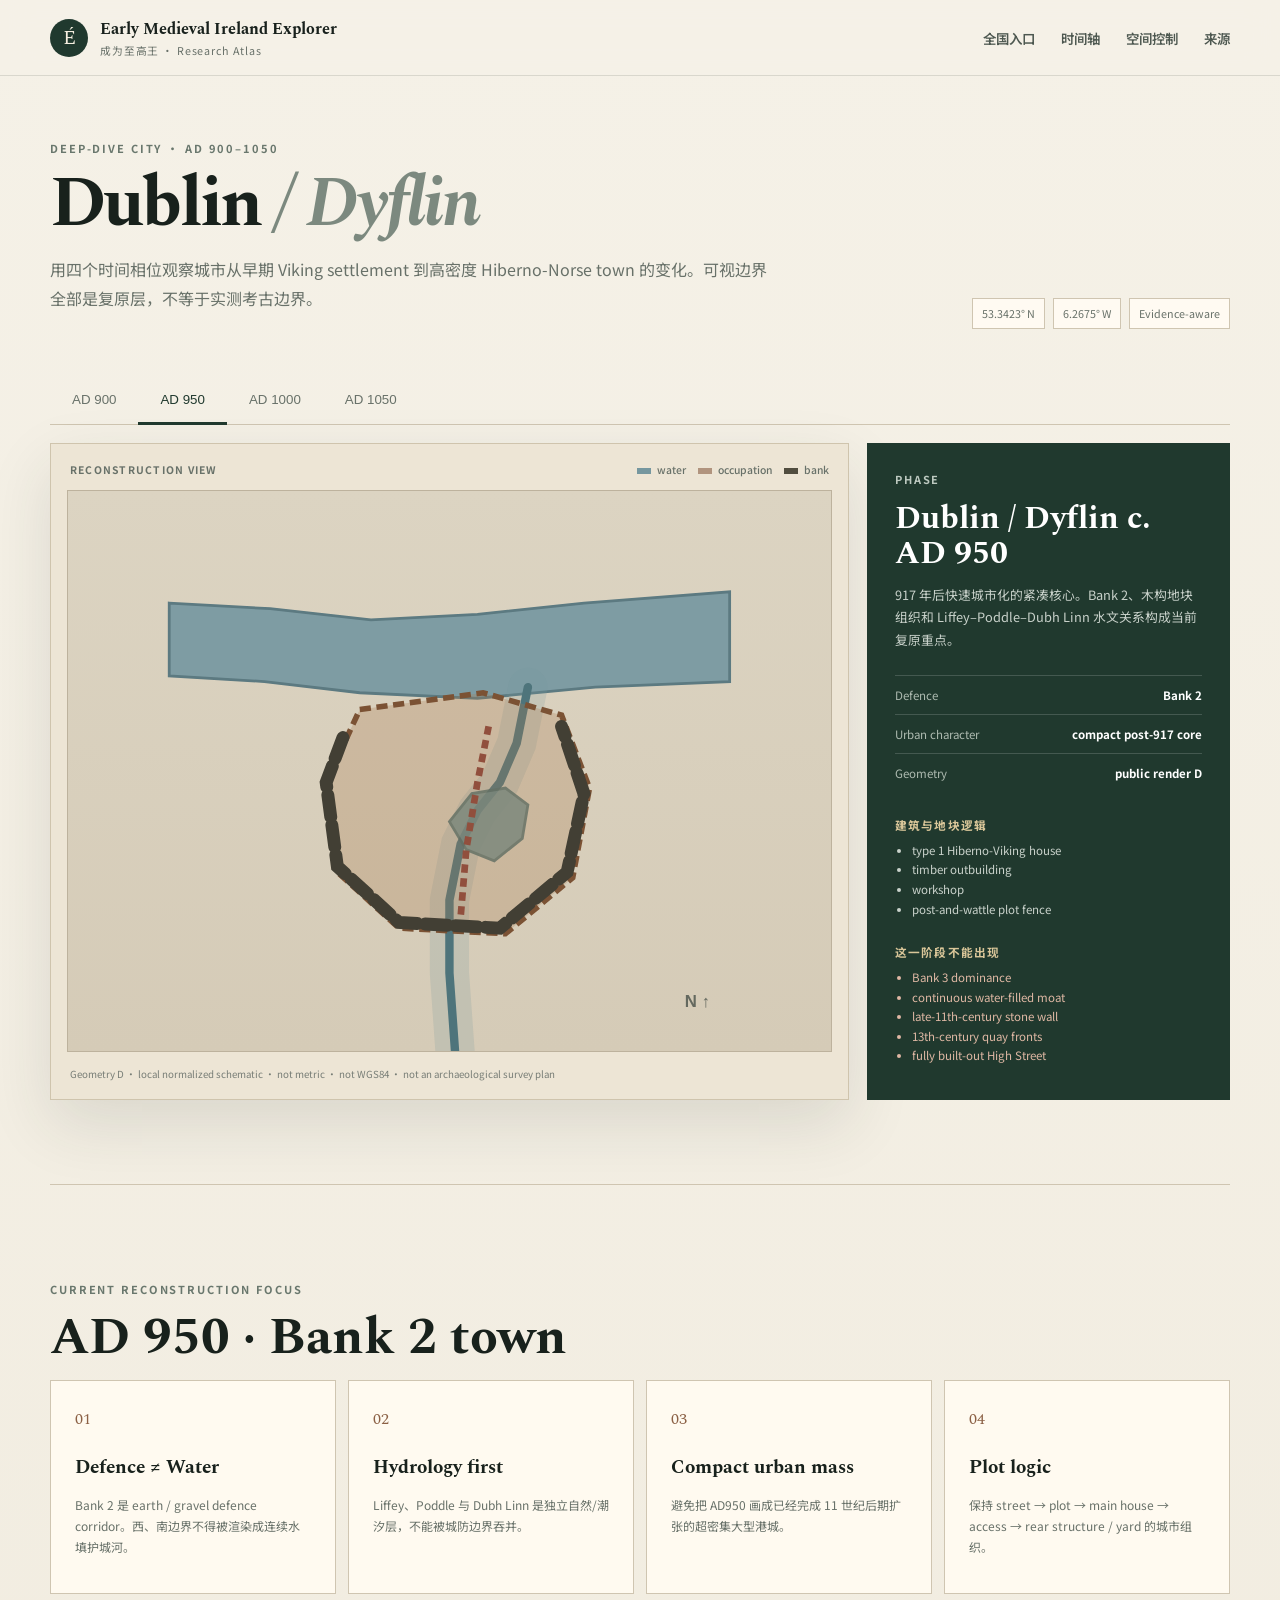
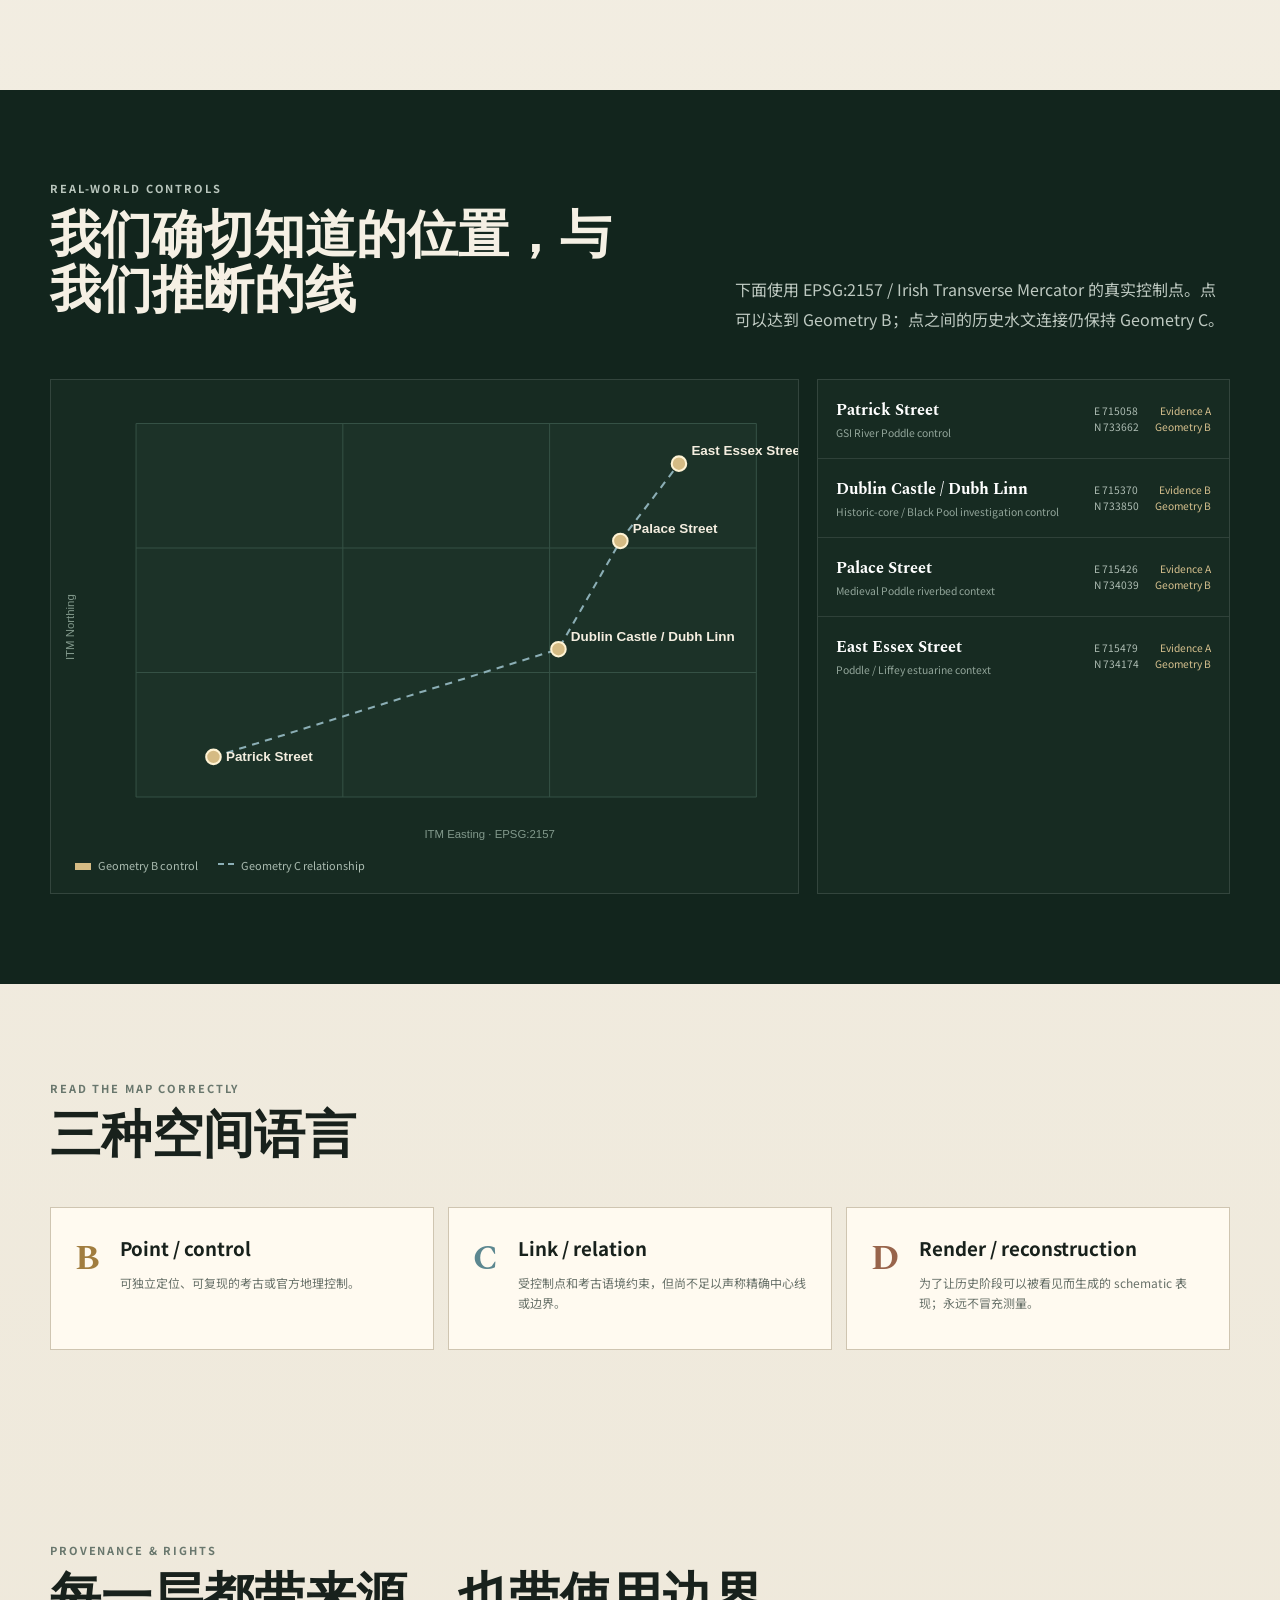
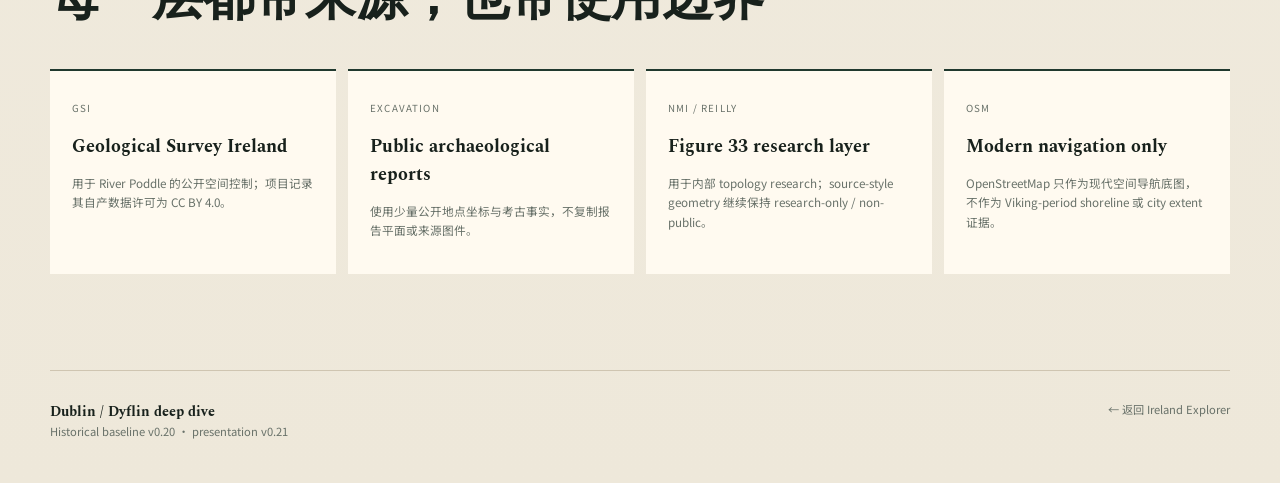
==== dublin.html @ 43baf31d "Add Dublin deep-dive showcase page" ====
<!doctype html>
<html lang="zh-CN">
<head>
  <meta charset="utf-8">
  <meta name="viewport" content="width=device-width, initial-scale=1">
  <meta name="description" content="Dublin / Dyflin AD 900–1050 interactive historical reconstruction timeline.">
  <title>Dublin / Dyflin · Early Medieval Ireland Explorer</title>
  <link rel="stylesheet" href="assets/showcase.css">
</head>
<body class="page-dublin">
  <header class="site-header">
    <a class="brand" href="index.html"><span class="brand-mark">É</span><span><b>Early Medieval Ireland Explorer</b><small>成为至高王 · Research Atlas</small></span></a>
    <nav class="site-nav"><a href="index.html">全国入口</a><a href="#timeline">时间轴</a><a href="#controls">空间控制</a><a href="#provenance">来源</a></nav>
  </header>
  <main>
    <section class="city-hero shell">
      <div><p class="eyebrow">DEEP-DIVE CITY · AD 900–1050</p><h1>Dublin <span>/ Dyflin</span></h1><p>用四个时间相位观察城市从早期 Viking settlement 到高密度 Hiberno-Norse town 的变化。可视边界全部是复原层，不等于实测考古边界。</p></div>
      <div class="city-meta"><span>53.3423° N</span><span>6.2675° W</span><span>Evidence-aware</span></div>
    </section>
    <section id="timeline" class="shell city-workbench">
      <div class="phase-control" role="tablist" aria-label="Dublin 时间相位"><button data-year="900" role="tab">AD 900</button><button data-year="950" role="tab">AD 950</button><button data-year="1000" role="tab">AD 1000</button><button data-year="1050" role="tab">AD 1050</button></div>
      <div class="workbench-grid">
        <div class="reconstruction-panel parchment-panel">
          <div class="panel-topline"><span>RECONSTRUCTION VIEW</span><div class="legend-inline"><i class="lg-water"></i> water <i class="lg-urban"></i> occupation <i class="lg-bank"></i> bank</div></div>
          <svg id="dublinSvg" viewBox="0 0 100 100" role="img" aria-label="Dublin phase reconstruction schematic"></svg>
          <div class="map-disclaimer">Geometry D · local normalized schematic · not metric · not WGS84 · not an archaeological survey plan</div>
        </div>
        <aside class="phase-detail">
          <p class="eyebrow" id="phaseEyebrow">PHASE</p><h2 id="phaseTitle">Dublin c. AD 950</h2><p class="phase-summary" id="phaseSummary"></p>
          <div class="detail-row"><span>Defence</span><b id="phaseDefence"></b></div><div class="detail-row"><span>Urban character</span><b id="phaseUrban"></b></div><div class="detail-row"><span>Geometry</span><b>public render D</b></div>
          <h3>建筑与地块逻辑</h3><ul id="buildingList" class="compact-list"></ul><h3>这一阶段不能出现</h3><ul id="prohibitionList" class="compact-list warning-list"></ul>
        </aside>
      </div>
    </section>
    <section id="phaseFocus" class="section shell ad950-focus">
      <div class="focus-heading"><p class="eyebrow">CURRENT RECONSTRUCTION FOCUS</p><h2>AD 950 · Bank 2 town</h2></div>
      <div class="focus-grid"><article><span>01</span><h3>Defence ≠ Water</h3><p>Bank 2 是 earth / gravel defence corridor。西、南边界不得被渲染成连续水填护城河。</p></article><article><span>02</span><h3>Hydrology first</h3><p>Liffey、Poddle 与 Dubh Linn 是独立自然/潮汐层，不能被城防边界吞并。</p></article><article><span>03</span><h3>Compact urban mass</h3><p>避免把 AD950 画成已经完成 11 世纪后期扩张的超密集大型港城。</p></article><article><span>04</span><h3>Plot logic</h3><p>保持 street → plot → main house → access → rear structure / yard 的城市组织。</p></article></div>
    </section>
    <section id="controls" class="section section-dark controls-section">
      <div class="shell">
        <header class="split-intro"><div><p class="eyebrow light">REAL-WORLD CONTROLS</p><h2>我们确切知道的位置，与我们推断的线</h2></div><p>下面使用 EPSG:2157 / Irish Transverse Mercator 的真实控制点。点可以达到 Geometry B；点之间的历史水文连接仍保持 Geometry C。</p></header>
        <div class="controls-grid"><div class="control-plot-wrap"><svg id="controlPlot" viewBox="0 0 720 460" role="img" aria-label="Dublin hydrology control plot"></svg><div class="control-legend"><span><i class="control-b"></i> Geometry B control</span><span><i class="control-c"></i> Geometry C relationship</span></div></div><div class="control-table" id="controlTable"></div></div>
      </div>
    </section>
    <section id="method" class="section shell confidence-section">
      <header class="section-heading narrow"><p class="eyebrow">READ THE MAP CORRECTLY</p><h2>三种空间语言</h2></header>
      <div class="confidence-lanes"><article class="lane-b"><b>B</b><div><h3>Point / control</h3><p>可独立定位、可复现的考古或官方地理控制。</p></div></article><article class="lane-c"><b>C</b><div><h3>Link / relation</h3><p>受控制点和考古语境约束，但尚不足以声称精确中心线或边界。</p></div></article><article class="lane-d"><b>D</b><div><h3>Render / reconstruction</h3><p>为了让历史阶段可以被看见而生成的 schematic 表现；永远不冒充测量。</p></div></article></div>
    </section>
    <section id="provenance" class="section shell provenance-section">
      <header class="section-heading"><p class="eyebrow">PROVENANCE & RIGHTS</p><h2>每一层都带来源，也带使用边界</h2></header>
      <div class="source-grid"><article><span>GSI</span><h3>Geological Survey Ireland</h3><p>用于 River Poddle 的公开空间控制；项目记录其自产数据许可为 CC BY 4.0。</p></article><article><span>EXCAVATION</span><h3>Public archaeological reports</h3><p>使用少量公开地点坐标与考古事实，不复制报告平面或来源图件。</p></article><article><span>NMI / REILLY</span><h3>Figure 33 research layer</h3><p>用于内部 topology research；source-style geometry 继续保持 research-only / non-public。</p></article><article><span>OSM</span><h3>Modern navigation only</h3><p>OpenStreetMap 只作为现代空间导航底图，不作为 Viking-period shoreline 或 city extent 证据。</p></article></div>
    </section>
  </main>
  <footer class="site-footer shell"><div><b>Dublin / Dyflin deep dive</b><span>Historical baseline v0.20 · presentation v0.21</span></div><a href="index.html">← 返回 Ireland Explorer</a></footer>
  <script src="assets/dublin.js"></script>
</body>
</html>
---- assets/showcase.css ----
@import url('https://fonts.googleapis.com/css2?family=Noto+Sans+SC:wght@400;500;600;700&family=Spectral:ital,wght@0,500;0,600;1,600&display=swap');
:root{--ink:#18211c;--muted:#687169;--paper:#f3efe4;--paper2:#e8e0d0;--forest:#20392e;--forest2:#12251d;--moss:#81947e;--blue:#76979f;--blue2:#486e77;--rust:#8b6045;--gold:#b1915d;--line:#cfc5b1;--white:#fffdf7;--shadow:0 24px 60px rgba(39,47,39,.12);font-family:"Noto Sans SC",system-ui,-apple-system,sans-serif;color:var(--ink);background:var(--paper)}*{box-sizing:border-box}html{scroll-behavior:smooth}body{margin:0;background:linear-gradient(#f5f1e7,#eee8da);color:var(--ink)}a{color:inherit;text-decoration:none}.shell{width:min(1180px,calc(100% - 40px));margin:auto}.site-header{height:76px;padding:0 max(20px,calc((100vw - 1180px)/2));display:flex;align-items:center;justify-content:space-between;border-bottom:1px solid rgba(60,68,59,.15);background:rgba(245,241,231,.88);backdrop-filter:blur(15px);position:sticky;top:0;z-index:50}.brand{display:flex;gap:12px;align-items:center}.brand-mark{width:38px;height:38px;border-radius:50%;display:grid;place-items:center;background:var(--forest);color:#f6efe0;font-family:Spectral,serif;font-size:1.25rem}.brand b,.brand small{display:block}.brand b{font-family:Spectral,serif;font-size:1rem}.brand small{font-size:.67rem;color:var(--muted);letter-spacing:.08em;margin-top:2px}.site-nav{display:flex;gap:26px;align-items:center;font-size:.84rem;font-weight:600}.site-nav a{color:#4d5850}.site-nav a:hover{color:var(--ink)}.site-nav .nav-cta{background:var(--forest);color:#fff;padding:10px 15px;border-radius:2px}.hero{min-height:690px;display:grid;grid-template-columns:1.02fr .98fr;gap:68px;align-items:center;padding:70px 0 74px}.eyebrow{font-size:.69rem;letter-spacing:.17em;font-weight:700;color:#69776d;margin:0 0 14px}.eyebrow.light{color:#b9c6bd}.hero h1,.city-hero h1{font-family:Spectral,serif;font-size:clamp(3.1rem,5.5vw,5.5rem);line-height:.98;letter-spacing:-.04em;margin:0}.hero h1 em{font-style:italic;color:var(--forest)}.hero-lede{font-size:1.03rem;line-height:1.85;color:#515d55;max-width:650px;margin:26px 0}.hero-actions{display:flex;gap:12px;flex-wrap:wrap}.button{padding:13px 18px;font-size:.84rem;font-weight:700;border:1px solid var(--forest);border-radius:2px}.button.primary{background:var(--forest);color:#fff}.button.ghost{background:transparent}.hero-stats{display:grid;grid-template-columns:repeat(4,1fr);gap:20px;margin:48px 0 0;padding:26px 0 0;border-top:1px solid var(--line)}.hero-stats div{min-width:0}.hero-stats dt{font-family:Spectral,serif;font-size:1.55rem;font-weight:600}.hero-stats dd{margin:3px 0 0;font-size:.68rem;color:var(--muted);text-transform:uppercase;letter-spacing:.07em}.parchment-panel{background:#ede5d5;border:1px solid #cfc4ad;box-shadow:var(--shadow)}.hero-visual{padding:17px;position:relative;transform:rotate(.4deg)}.map-caption{display:flex;justify-content:space-between;gap:20px;align-items:center;padding:2px 2px 13px}.map-caption span{font-size:.65rem;letter-spacing:.15em;font-weight:800}.map-caption b{font-size:.72rem;color:var(--muted);font-weight:500}.ireland-map{height:430px;background:#d6ddcf;filter:saturate(.65) contrast(.96)}.map-card-link{display:grid;grid-template-columns:1fr auto;gap:2px 14px;background:#fffaf0;margin-top:14px;padding:15px 17px;border-left:3px solid var(--forest)}.map-card-link span{font-size:.65rem;letter-spacing:.12em;color:var(--muted);text-transform:uppercase}.map-card-link b{grid-column:1;font-family:Spectral,serif;font-size:1.08rem}.map-card-link i{grid-column:2;grid-row:1/3;align-self:center;font-style:normal;font-size:1.2rem}.map-fallback{height:430px;display:flex;align-items:center;justify-content:center;gap:14px;background:radial-gradient(circle at 55% 45%,#d7ddcd,#bcc7b6)}.map-fallback b,.map-fallback small{display:block}.pulse-dot{width:12px;height:12px;border-radius:50%;background:var(--forest);box-shadow:0 0 0 8px rgba(32,57,46,.14)}.dublin-marker{display:flex;align-items:center;gap:5px;color:#11261d;transform:translate(-3px,-3px)}.dublin-marker span{width:16px;height:16px;border:4px solid #f8f2e7;background:var(--forest);border-radius:50%;box-shadow:0 2px 10px rgba(0,0,0,.25)}.dublin-marker b{background:#fff9ed;padding:4px 7px;font-size:11px;box-shadow:0 2px 9px rgba(0,0,0,.18)}.section{padding:96px 0}.section-heading{max-width:800px;margin-bottom:42px}.section-heading.narrow{max-width:650px}.section-heading h2,.split-intro h2,.feature-callout h2,.focus-heading h2{font-family:Spectral,serif;font-size:clamp(2.2rem,4vw,3.5rem);line-height:1.08;margin:0 0 14px}.section-heading>p:last-child{line-height:1.75;color:var(--muted);font-size:.92rem}.phase-strip{display:grid;grid-template-columns:repeat(4,1fr);border:1px solid var(--line);background:rgba(255,253,247,.55)}.phase-strip article{padding:26px 24px 30px;min-height:265px;border-right:1px solid var(--line);display:flex;flex-direction:column}.phase-strip article:last-child{border-right:0}.phase-strip article.featured{background:var(--forest);color:#fff;transform:translateY(-8px);box-shadow:0 16px 32px rgba(22,39,31,.18)}.phase-strip span{font-family:Spectral,serif;font-size:1.55rem}.phase-strip h3{font-size:.95rem;margin:18px 0 8px}.phase-strip p{font-size:.78rem;line-height:1.7;color:#697168;margin:0}.phase-strip .featured p{color:#cbd4cc}.phase-strip b{margin-top:auto;font-size:.67rem;letter-spacing:.1em;text-transform:uppercase;color:var(--rust)}.phase-strip .featured b{color:#d6c39a}.section-actions{margin-top:24px}.text-link{font-size:.82rem;font-weight:700}.text-link span{padding-left:8px}.section-dark{background:var(--forest2);color:#f5f0e4}.split-intro{display:grid;grid-template-columns:1.1fr .9fr;gap:80px;align-items:end;margin-bottom:44px}.split-intro>p{color:#bec9c1;line-height:1.9;margin:0}.evidence-grid{display:grid;grid-template-columns:repeat(3,1fr);gap:14px}.evidence-card{display:flex;gap:22px;align-items:flex-start;border:1px solid rgba(255,255,255,.13);padding:26px;background:rgba(255,255,255,.035)}.evidence-card>span{font-family:Spectral,serif;font-size:2.5rem;line-height:1}.evidence-card h3{margin:2px 0 10px;font-size:.92rem}.evidence-card p{margin:0;font-size:.78rem;line-height:1.7;color:#aebbb1}.grade-b>span{color:#d4bd87}.grade-c>span{color:#8fb4ba}.grade-d>span{color:#b18a72}.pipeline{display:flex;align-items:stretch;gap:8px}.pipeline>div{flex:1;background:#fffaf0;border:1px solid var(--line);padding:20px}.pipeline>div b{font-family:Spectral,serif;color:var(--rust)}.pipeline>div span,.pipeline>div small{display:block}.pipeline>div span{font-size:.83rem;font-weight:700;margin:12px 0 6px}.pipeline>div small{font-size:.68rem;line-height:1.55;color:var(--muted)}.pipeline>i{align-self:center;color:#8d958d;font-style:normal}.principle-grid{display:grid;grid-template-columns:repeat(3,1fr);gap:20px;margin-top:36px}.principle-grid article{border-top:2px solid var(--forest);padding-top:18px}.principle-grid span{font-size:.66rem;letter-spacing:.12em;color:var(--muted)}.principle-grid h3{font-family:Spectral,serif;font-size:1.25rem;margin:12px 0 6px}.principle-grid p{font-size:.78rem;line-height:1.7;color:var(--muted)}.feature-callout{display:grid;grid-template-columns:1fr 330px;gap:70px;align-items:center}.feature-callout>div>p:not(.eyebrow){line-height:1.75;color:var(--muted);max-width:650px}.check-list{padding:0;list-style:none;display:grid;grid-template-columns:1fr 1fr;gap:10px 20px;font-size:.78rem;margin-top:24px}.check-list li:before{content:'✓';margin-right:8px;color:var(--forest)}.feature-card{height:300px;background:linear-gradient(155deg,var(--forest),#324d3f);color:#fff;padding:30px;display:flex;flex-direction:column;box-shadow:var(--shadow)}.feature-card .feature-kicker{font-size:.64rem;letter-spacing:.14em;color:#b9c8be}.feature-card b{font-family:Spectral,serif;font-size:4rem;margin-top:auto}.feature-card small{color:#b8c7bd}.feature-card i{font-style:normal;font-size:.78rem;margin-top:20px}.site-footer{border-top:1px solid var(--line);padding:30px 0 44px;display:flex;justify-content:space-between;gap:30px;color:var(--muted);font-size:.7rem}.site-footer b,.site-footer span{display:block}.site-footer b{color:var(--ink);font-family:Spectral,serif;font-size:.9rem}.site-footer p{margin:0;text-align:right}.city-hero{padding:64px 0 48px;display:flex;justify-content:space-between;gap:60px;align-items:end}.city-hero h1 span{color:#7c897f;font-style:italic}.city-hero p:not(.eyebrow){max-width:730px;color:var(--muted);line-height:1.8}.city-meta{display:flex;gap:8px;flex-wrap:wrap;justify-content:flex-end}.city-meta span{padding:7px 9px;border:1px solid var(--line);font-size:.67rem;color:var(--muted);background:#fffaf2}.city-workbench{padding-bottom:84px}.phase-control{display:flex;border-bottom:1px solid var(--line);margin-bottom:18px}.phase-control button{border:0;background:transparent;padding:15px 22px;font:700 .76rem inherit;color:var(--muted);cursor:pointer;border-bottom:3px solid transparent;margin-bottom:-1px}.phase-control button.active{color:var(--forest);border-color:var(--forest)}.workbench-grid{display:grid;grid-template-columns:minmax(0,1.65fr) minmax(310px,.75fr);gap:18px}.reconstruction-panel{padding:16px}.panel-topline{display:flex;justify-content:space-between;align-items:center;padding:2px 3px 13px;font-size:.65rem;letter-spacing:.12em;font-weight:700;color:#687169}.legend-inline{letter-spacing:0;font-weight:500}.legend-inline i{display:inline-block;width:14px;height:6px;margin:0 4px 0 10px}.lg-water{background:var(--blue)}.lg-urban{background:var(--rust);opacity:.6}.lg-bank{background:#514d3f}#dublinSvg{width:100%;aspect-ratio:1.36;background:linear-gradient(#dcd4c2,#d5cbb7);border:1px solid #bdb29d}.map-disclaimer{font-size:.61rem;line-height:1.5;color:#777d76;padding:10px 3px 1px}.phase-detail{background:var(--forest);color:#fff;padding:28px}.phase-detail .eyebrow{color:#bdc9c0}.phase-detail h2{font-family:Spectral,serif;font-size:2rem;line-height:1.1;margin:0 0 12px}.phase-summary{font-size:.8rem;line-height:1.75;color:#c8d1ca;margin-bottom:24px}.detail-row{display:flex;justify-content:space-between;gap:20px;border-top:1px solid rgba(255,255,255,.16);padding:11px 0;font-size:.72rem}.detail-row span{color:#aebbb1}.detail-row b{text-align:right}.phase-detail h3{font-size:.73rem;text-transform:uppercase;letter-spacing:.1em;margin:24px 0 8px;color:#d9c699}.compact-list{margin:0;padding-left:17px;font-size:.72rem;line-height:1.7;color:#c9d2cb}.warning-list{color:#dfb8a4}.geo-water{fill:#7e9ca3;stroke:#5c7a81;stroke-width:.5}.geo-poddle{fill:none;stroke:#4e747b;stroke-width:1.5;stroke-linecap:round}.geo-dubh{fill:#698c8d;opacity:.83;stroke:#496d6d;stroke-width:.5}.geo-urban{fill:#a97950;fill-opacity:.28;stroke:#7b5234;stroke-width:1;stroke-dasharray:2 1}.geo-bank{fill:none;stroke:#423f34;stroke-width:2.3;stroke-linecap:round;stroke-dasharray:4 1.4}.geo-street{fill:none;stroke:#914f3d;stroke-width:1.2;stroke-dasharray:1.5 1}.geo-uncertainty{fill:none;stroke:#74979d;stroke-opacity:.2;stroke-width:7;stroke-linecap:round}.north-label{font:700 3px sans-serif;fill:#64695f}.ad950-focus{border-top:1px solid var(--line)}.focus-grid{display:grid;grid-template-columns:repeat(4,1fr);gap:12px}.focus-grid article{background:#fffaf0;border:1px solid var(--line);padding:24px;min-height:210px}.focus-grid span{font-family:Spectral,serif;color:var(--rust)}.focus-grid h3{font-family:Spectral,serif;font-size:1.18rem;margin:22px 0 8px}.focus-grid p{font-size:.75rem;line-height:1.75;color:var(--muted)}.controls-section{padding:90px 0}.controls-grid{display:grid;grid-template-columns:minmax(0,1.45fr) minmax(340px,.8fr);gap:18px}.control-plot-wrap,.control-table{background:#172b22;border:1px solid rgba(255,255,255,.12)}#controlPlot{width:100%;display:block}.plot-bg{fill:#1c3228}.plot-grid{stroke:#355145;stroke-width:1}.plot-link{fill:none;stroke:#8baeb5;stroke-width:2;stroke-dasharray:7 6}.plot-control circle{fill:#d5bb84;stroke:#fff3d4;stroke-width:2}.plot-control text{font:600 13px sans-serif;fill:#f4eee0}.axis-label{font:11px sans-serif;fill:#82998c}.control-legend{display:flex;gap:20px;padding:0 24px 20px;font-size:.68rem;color:#aabbb0}.control-legend i{display:inline-block;width:16px;height:7px;margin-right:5px}.control-b{background:#d5bb84}.control-c{border-top:2px dashed #8baeb5}.control-table article{display:grid;grid-template-columns:1fr auto auto;gap:16px;align-items:center;padding:18px;border-bottom:1px solid rgba(255,255,255,.1)}.control-table article:last-child{border-bottom:0}.control-table b,.control-table small{display:block}.control-table b{font-family:Spectral,serif;color:#fff}.control-table small{font-size:.65rem;color:#92a59a;margin-top:3px}.control-table span,.control-table em{font-size:.64rem;line-height:1.55;color:#aebdb4;font-style:normal}.control-table em{color:#d7c18e;text-align:right}.confidence-lanes{display:grid;grid-template-columns:repeat(3,1fr);gap:14px}.confidence-lanes article{display:flex;gap:20px;padding:24px;border:1px solid var(--line);background:#fffaf0}.confidence-lanes b{font-family:Spectral,serif;font-size:2.2rem}.confidence-lanes h3{margin:2px 0 6px}.confidence-lanes p{font-size:.75rem;line-height:1.65;color:var(--muted)}.lane-b b{color:#a17d3f}.lane-c b{color:#5c8790}.lane-d b{color:#98644b}.source-grid{display:grid;grid-template-columns:repeat(4,1fr);gap:12px}.source-grid article{border-top:2px solid var(--forest);background:#fffaf0;padding:22px}.source-grid span{font-size:.61rem;letter-spacing:.12em;color:var(--muted)}.source-grid h3{font-family:Spectral,serif;margin:16px 0 8px;font-size:1.15rem}.source-grid p{font-size:.73rem;line-height:1.7;color:var(--muted)}
@media(max-width:900px){.site-nav>a:not(.nav-cta){display:none}.hero{grid-template-columns:1fr;gap:34px;min-height:0;padding-top:50px}.hero-visual{transform:none}.hero-stats{grid-template-columns:1fr 1fr}.phase-strip{grid-template-columns:1fr 1fr}.phase-strip article:nth-child(2){transform:none}.split-intro,.feature-callout,.workbench-grid,.controls-grid{grid-template-columns:1fr;gap:28px}.evidence-grid,.principle-grid,.focus-grid,.confidence-lanes,.source-grid{grid-template-columns:1fr 1fr}.pipeline{overflow-x:auto;padding-bottom:8px}.pipeline>div{min-width:180px}.city-hero{display:block}.city-meta{justify-content:flex-start;margin-top:22px}}@media(max-width:600px){.shell{width:min(100% - 26px,1180px)}.site-header{height:68px;padding:0 13px}.brand small{display:none}.site-nav{gap:8px}.site-nav .nav-cta{padding:9px 10px}.hero h1,.city-hero h1{font-size:3rem}.hero{padding:42px 0 56px}.hero-stats{gap:12px}.hero-stats dt{font-size:1.2rem}.ireland-map,.map-fallback{height:340px}.map-caption{display:block}.map-caption b{display:block;margin-top:4px}.section{padding:68px 0}.phase-strip,.evidence-grid,.principle-grid,.focus-grid,.confidence-lanes,.source-grid{grid-template-columns:1fr}.phase-control{overflow-x:auto}.phase-control button{padding:13px 16px;white-space:nowrap}.panel-topline{display:block}.legend-inline{margin-top:7px}.check-list{grid-template-columns:1fr}.feature-callout{grid-template-columns:1fr}.feature-card{height:230px}.controls-section{padding:68px 0}.control-table article{grid-template-columns:1fr auto}.control-table em{grid-column:1/-1;text-align:left}.site-footer{display:block}.site-footer p{text-align:left;margin-top:10px}}
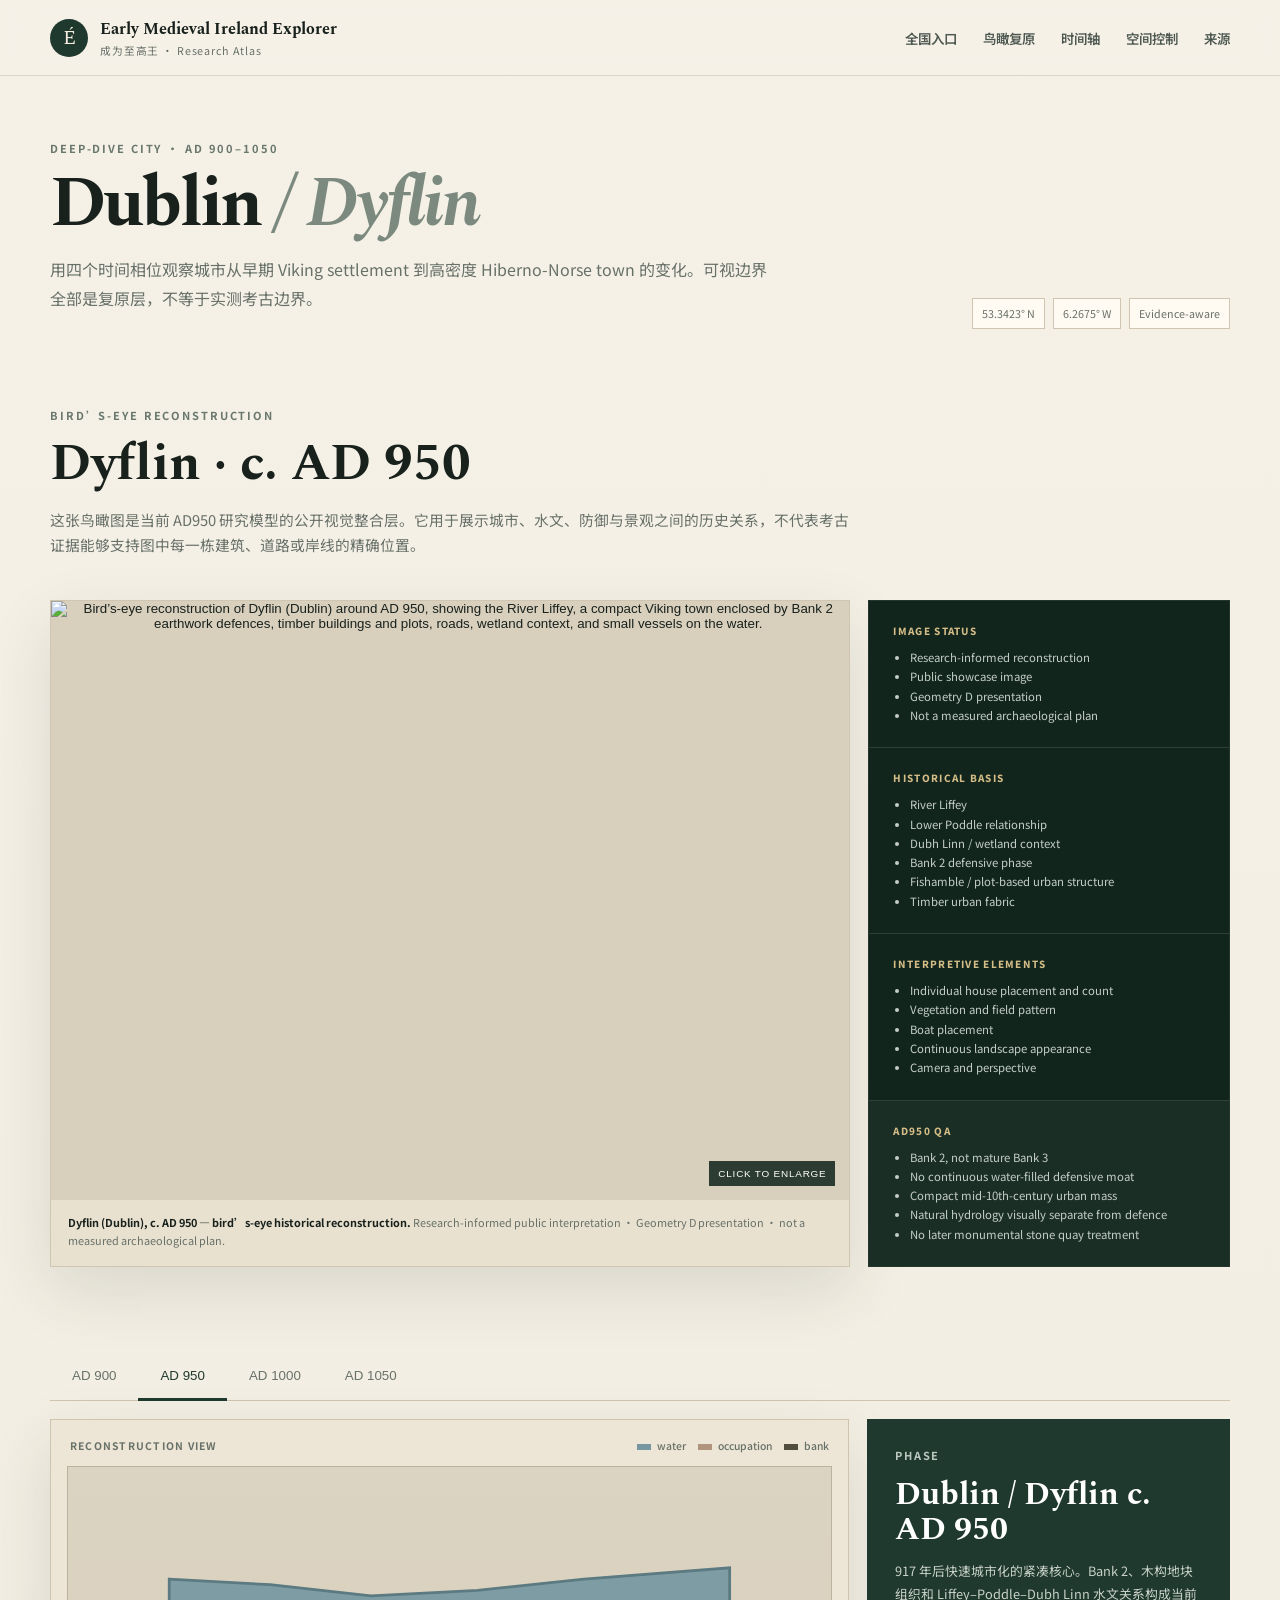
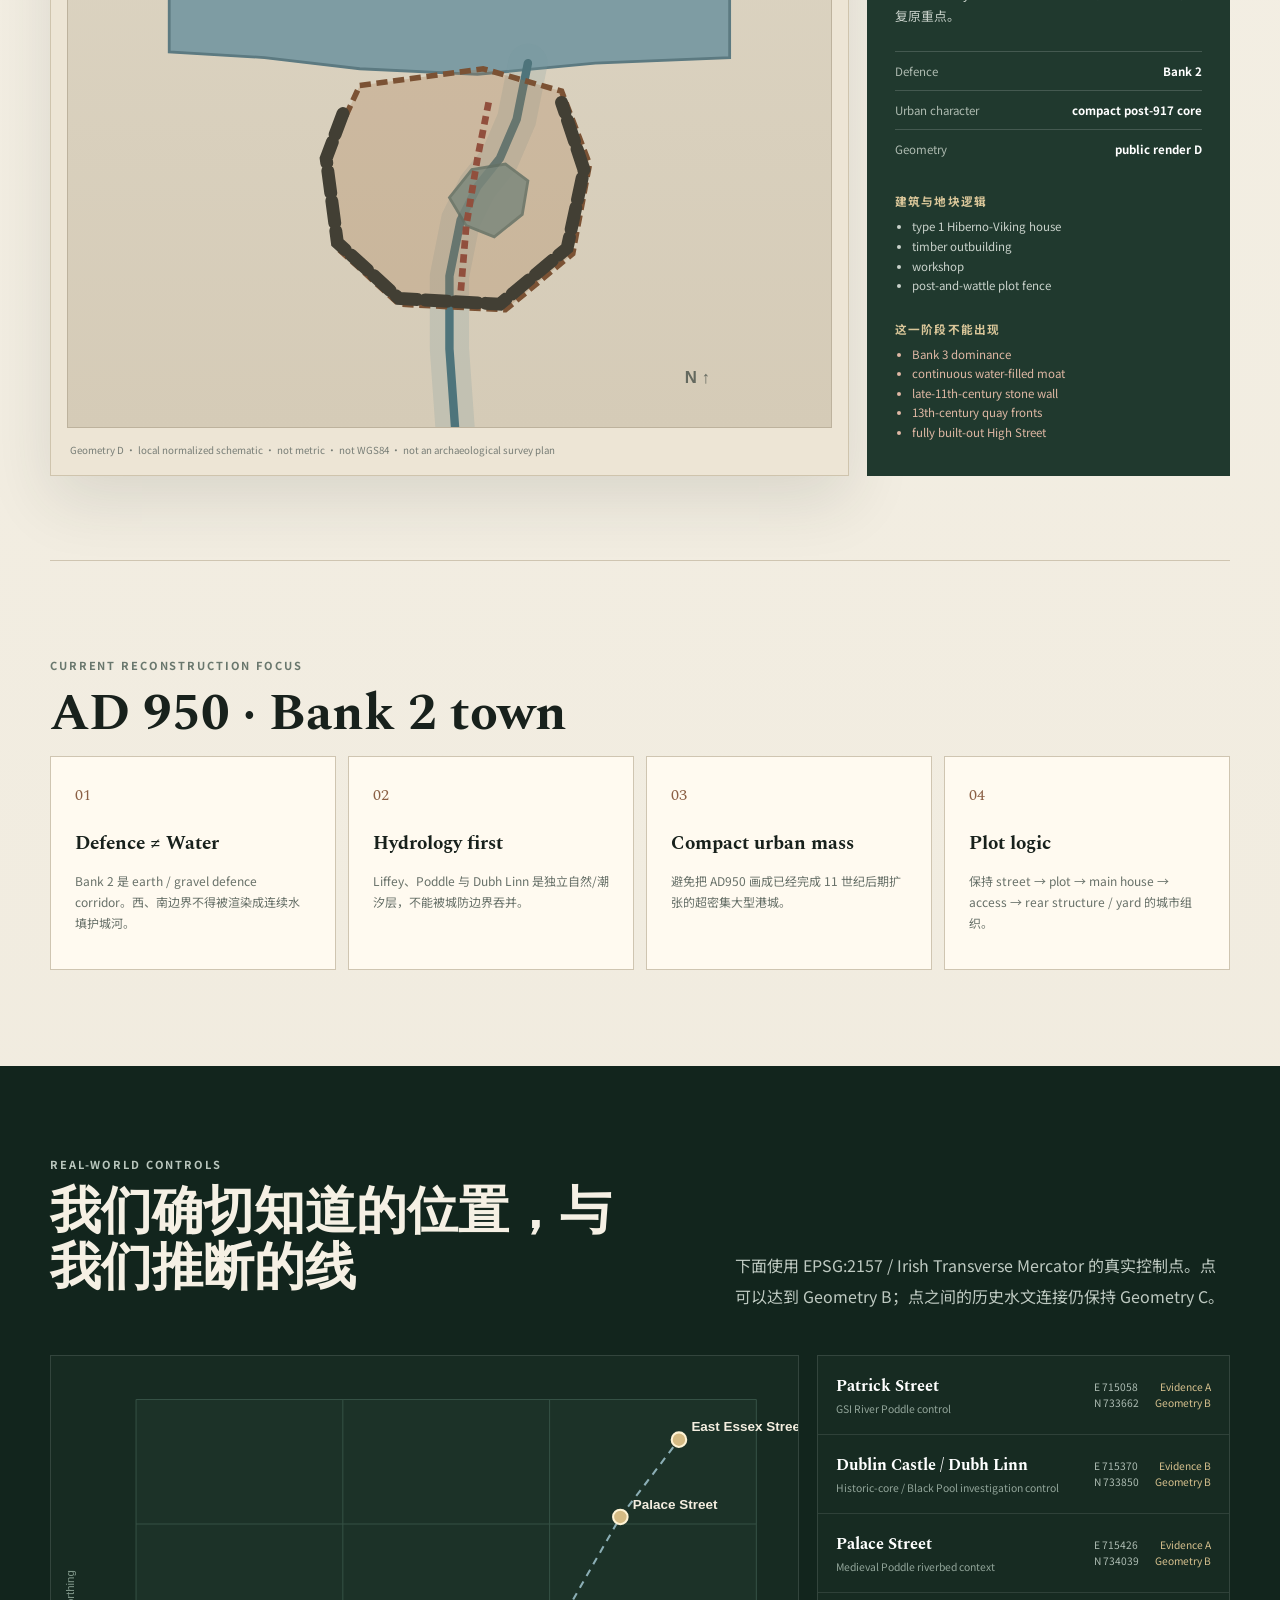
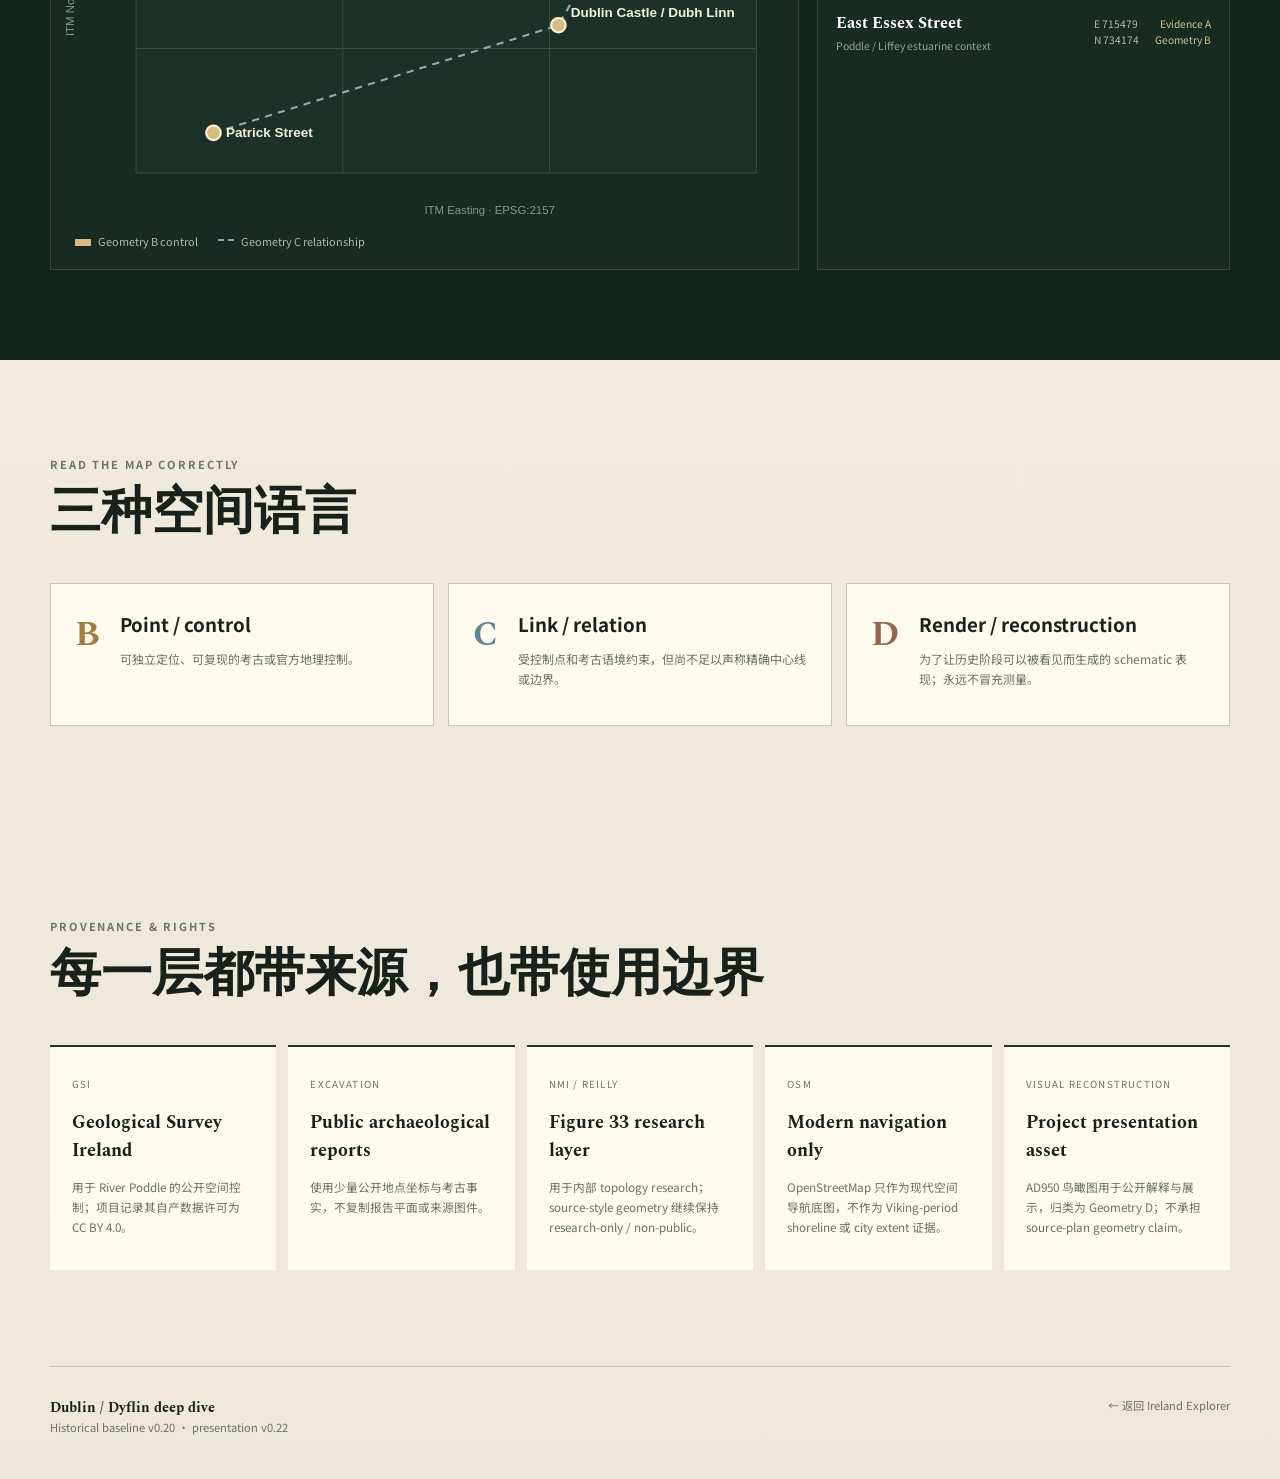
==== commit 0867aa5f: "feat(showcase): add Dyflin AD950 bird's-eye deep dive" ====
--- a/dublin.html
+++ b/dublin.html
@@ -6,17 +6,50 @@
   <meta name="description" content="Dublin / Dyflin AD 900–1050 interactive historical reconstruction timeline.">
   <title>Dublin / Dyflin · Early Medieval Ireland Explorer</title>
   <link rel="stylesheet" href="assets/showcase.css">
+  <link rel="stylesheet" href="assets/v022.css">
 </head>
 <body class="page-dublin">
   <header class="site-header">
     <a class="brand" href="index.html"><span class="brand-mark">É</span><span><b>Early Medieval Ireland Explorer</b><small>成为至高王 · Research Atlas</small></span></a>
-    <nav class="site-nav"><a href="index.html">全国入口</a><a href="#timeline">时间轴</a><a href="#controls">空间控制</a><a href="#provenance">来源</a></nav>
+    <nav class="site-nav"><a href="index.html">全国入口</a><a href="#reconstruction">鸟瞰复原</a><a href="#timeline">时间轴</a><a href="#controls">空间控制</a><a href="#provenance">来源</a></nav>
   </header>
   <main>
     <section class="city-hero shell">
       <div><p class="eyebrow">DEEP-DIVE CITY · AD 900–1050</p><h1>Dublin <span>/ Dyflin</span></h1><p>用四个时间相位观察城市从早期 Viking settlement 到高密度 Hiberno-Norse town 的变化。可视边界全部是复原层，不等于实测考古边界。</p></div>
       <div class="city-meta"><span>53.3423° N</span><span>6.2675° W</span><span>Evidence-aware</span></div>
     </section>
+
+    <section id="reconstruction" class="section shell birds-eye-section">
+      <header class="section-heading">
+        <p class="eyebrow">BIRD’S-EYE RECONSTRUCTION</p>
+        <h2>Dyflin · c. AD 950</h2>
+        <p>这张鸟瞰图是当前 AD950 研究模型的公开视觉整合层。它用于展示城市、水文、防御与景观之间的历史关系，不代表考古证据能够支持图中每一栋建筑、道路或岸线的精确位置。</p>
+      </header>
+      <div class="birds-eye-grid">
+        <figure class="birds-eye-figure">
+          <button class="birds-eye-open" id="openReconstruction" type="button" aria-label="放大查看 Dyflin AD950 鸟瞰复原">
+            <img src="assets/images/dyflin_ad950_birds_eye_final.webp" alt="Bird’s-eye reconstruction of Dyflin (Dublin) around AD 950, showing the River Liffey, a compact Viking town enclosed by Bank 2 earthwork defences, timber buildings and plots, roads, wetland context, and small vessels on the water.">
+            <span>Click to enlarge</span>
+          </button>
+          <figcaption><strong>Dyflin (Dublin), c. AD 950 — bird’s-eye historical reconstruction.</strong> Research-informed public interpretation · Geometry D presentation · not a measured archaeological plan.</figcaption>
+        </figure>
+        <aside class="reconstruction-metadata">
+          <section><p class="metadata-kicker">IMAGE STATUS</p><ul><li>Research-informed reconstruction</li><li>Public showcase image</li><li>Geometry D presentation</li><li>Not a measured archaeological plan</li></ul></section>
+          <section><p class="metadata-kicker">HISTORICAL BASIS</p><ul><li>River Liffey</li><li>Lower Poddle relationship</li><li>Dubh Linn / wetland context</li><li>Bank 2 defensive phase</li><li>Fishamble / plot-based urban structure</li><li>Timber urban fabric</li></ul></section>
+          <section><p class="metadata-kicker">INTERPRETIVE ELEMENTS</p><ul><li>Individual house placement and count</li><li>Vegetation and field pattern</li><li>Boat placement</li><li>Continuous landscape appearance</li><li>Camera and perspective</li></ul></section>
+          <section class="qa-card"><p class="metadata-kicker">AD950 QA</p><ul><li>Bank 2, not mature Bank 3</li><li>No continuous water-filled defensive moat</li><li>Compact mid-10th-century urban mass</li><li>Natural hydrology visually separate from defence</li><li>No later monumental stone quay treatment</li></ul></section>
+        </aside>
+      </div>
+    </section>
+
+    <dialog id="reconstructionDialog" class="reconstruction-dialog">
+      <div class="reconstruction-dialog-inner">
+        <button id="closeReconstruction" class="reconstruction-dialog-close" type="button" aria-label="关闭大图">×</button>
+        <img src="assets/images/dyflin_ad950_birds_eye_final.webp" alt="Enlarged bird’s-eye reconstruction of Dyflin around AD 950.">
+        <p>Dyflin (Dublin), c. AD 950 · Research-informed reconstruction · Geometry D presentation</p>
+      </div>
+    </dialog>
+
     <section id="timeline" class="shell city-workbench">
       <div class="phase-control" role="tablist" aria-label="Dublin 时间相位"><button data-year="900" role="tab">AD 900</button><button data-year="950" role="tab">AD 950</button><button data-year="1000" role="tab">AD 1000</button><button data-year="1050" role="tab">AD 1050</button></div>
       <div class="workbench-grid">
@@ -32,26 +65,31 @@
         </aside>
       </div>
     </section>
+
     <section id="phaseFocus" class="section shell ad950-focus">
       <div class="focus-heading"><p class="eyebrow">CURRENT RECONSTRUCTION FOCUS</p><h2>AD 950 · Bank 2 town</h2></div>
       <div class="focus-grid"><article><span>01</span><h3>Defence ≠ Water</h3><p>Bank 2 是 earth / gravel defence corridor。西、南边界不得被渲染成连续水填护城河。</p></article><article><span>02</span><h3>Hydrology first</h3><p>Liffey、Poddle 与 Dubh Linn 是独立自然/潮汐层，不能被城防边界吞并。</p></article><article><span>03</span><h3>Compact urban mass</h3><p>避免把 AD950 画成已经完成 11 世纪后期扩张的超密集大型港城。</p></article><article><span>04</span><h3>Plot logic</h3><p>保持 street → plot → main house → access → rear structure / yard 的城市组织。</p></article></div>
     </section>
+
     <section id="controls" class="section section-dark controls-section">
       <div class="shell">
         <header class="split-intro"><div><p class="eyebrow light">REAL-WORLD CONTROLS</p><h2>我们确切知道的位置，与我们推断的线</h2></div><p>下面使用 EPSG:2157 / Irish Transverse Mercator 的真实控制点。点可以达到 Geometry B；点之间的历史水文连接仍保持 Geometry C。</p></header>
         <div class="controls-grid"><div class="control-plot-wrap"><svg id="controlPlot" viewBox="0 0 720 460" role="img" aria-label="Dublin hydrology control plot"></svg><div class="control-legend"><span><i class="control-b"></i> Geometry B control</span><span><i class="control-c"></i> Geometry C relationship</span></div></div><div class="control-table" id="controlTable"></div></div>
       </div>
     </section>
+
     <section id="method" class="section shell confidence-section">
       <header class="section-heading narrow"><p class="eyebrow">READ THE MAP CORRECTLY</p><h2>三种空间语言</h2></header>
       <div class="confidence-lanes"><article class="lane-b"><b>B</b><div><h3>Point / control</h3><p>可独立定位、可复现的考古或官方地理控制。</p></div></article><article class="lane-c"><b>C</b><div><h3>Link / relation</h3><p>受控制点和考古语境约束，但尚不足以声称精确中心线或边界。</p></div></article><article class="lane-d"><b>D</b><div><h3>Render / reconstruction</h3><p>为了让历史阶段可以被看见而生成的 schematic 表现；永远不冒充测量。</p></div></article></div>
     </section>
+
     <section id="provenance" class="section shell provenance-section">
       <header class="section-heading"><p class="eyebrow">PROVENANCE & RIGHTS</p><h2>每一层都带来源，也带使用边界</h2></header>
-      <div class="source-grid"><article><span>GSI</span><h3>Geological Survey Ireland</h3><p>用于 River Poddle 的公开空间控制；项目记录其自产数据许可为 CC BY 4.0。</p></article><article><span>EXCAVATION</span><h3>Public archaeological reports</h3><p>使用少量公开地点坐标与考古事实，不复制报告平面或来源图件。</p></article><article><span>NMI / REILLY</span><h3>Figure 33 research layer</h3><p>用于内部 topology research；source-style geometry 继续保持 research-only / non-public。</p></article><article><span>OSM</span><h3>Modern navigation only</h3><p>OpenStreetMap 只作为现代空间导航底图，不作为 Viking-period shoreline 或 city extent 证据。</p></article></div>
+      <div class="source-grid v022-source-grid"><article><span>GSI</span><h3>Geological Survey Ireland</h3><p>用于 River Poddle 的公开空间控制；项目记录其自产数据许可为 CC BY 4.0。</p></article><article><span>EXCAVATION</span><h3>Public archaeological reports</h3><p>使用少量公开地点坐标与考古事实，不复制报告平面或来源图件。</p></article><article><span>NMI / REILLY</span><h3>Figure 33 research layer</h3><p>用于内部 topology research；source-style geometry 继续保持 research-only / non-public。</p></article><article><span>OSM</span><h3>Modern navigation only</h3><p>OpenStreetMap 只作为现代空间导航底图，不作为 Viking-period shoreline 或 city extent 证据。</p></article><article><span>VISUAL RECONSTRUCTION</span><h3>Project presentation asset</h3><p>AD950 鸟瞰图用于公开解释与展示，归类为 Geometry D；不承担 source-plan geometry claim。</p></article></div>
     </section>
   </main>
-  <footer class="site-footer shell"><div><b>Dublin / Dyflin deep dive</b><span>Historical baseline v0.20 · presentation v0.21</span></div><a href="index.html">← 返回 Ireland Explorer</a></footer>
+  <footer class="site-footer shell"><div><b>Dublin / Dyflin deep dive</b><span>Historical baseline v0.20 · presentation v0.22</span></div><a href="index.html">← 返回 Ireland Explorer</a></footer>
   <script src="assets/dublin.js"></script>
+  <script src="assets/reconstruction.js"></script>
 </body>
 </html>
--- a/assets/v022.css
+++ b/assets/v022.css
@@ -0,0 +1,6 @@
+/* v0.22 — Dyflin AD950 visual showcase. Presentation layer only. */
+.featured-reconstruction{padding-top:86px}.featured-reconstruction-grid{display:grid;grid-template-columns:minmax(0,1.55fr) minmax(300px,.65fr);gap:22px;align-items:stretch}.featured-reconstruction-figure{position:relative;min-width:0;display:block;overflow:hidden;border:1px solid var(--line);background:#d8cfbd;box-shadow:var(--shadow)}.featured-reconstruction-figure img{display:block;width:100%;height:100%;aspect-ratio:4/3;object-fit:cover}.image-status{position:absolute;left:16px;bottom:16px;background:rgba(18,37,29,.9);color:#fff8ea;padding:8px 10px;font-size:.62rem;font-weight:700;letter-spacing:.1em}.featured-reconstruction-notes{background:var(--forest);color:#fff;padding:28px}.featured-reconstruction-notes .eyebrow{color:#bdc9c0}.featured-reconstruction-notes dl{margin:0}.featured-reconstruction-notes dl div{padding:12px 0;border-top:1px solid rgba(255,255,255,.14)}.featured-reconstruction-notes dt{font-family:Spectral,serif;font-size:1rem;color:#f8f2e5}.featured-reconstruction-notes dd{margin:4px 0 0;font-size:.72rem;line-height:1.65;color:#bdc9c0}.featured-reconstruction-actions{display:flex;gap:9px;flex-wrap:wrap;margin-top:22px}.featured-reconstruction-actions .button.primary{border-color:#fffaf0;background:#fffaf0;color:var(--forest)}.featured-reconstruction-actions .button.ghost{border-color:rgba(255,255,255,.42);color:#fff}.reconstruction-caption{margin:16px 0 0;max-width:970px;font-size:.7rem;line-height:1.7;color:var(--muted)}
+.birds-eye-section{padding-top:30px;padding-bottom:86px}.birds-eye-grid{display:grid;grid-template-columns:minmax(0,1.55fr) minmax(320px,.7fr);gap:18px;align-items:start}.birds-eye-figure{margin:0;background:#e9e1d0;border:1px solid var(--line);box-shadow:var(--shadow)}.birds-eye-open{display:block;width:100%;border:0;padding:0;background:transparent;cursor:zoom-in;position:relative;color:inherit}.birds-eye-open img{display:block;width:100%;height:auto;aspect-ratio:4/3;object-fit:cover;background:#d8cfbd}.birds-eye-open>span{position:absolute;right:14px;bottom:14px;padding:7px 9px;background:rgba(18,37,29,.86);color:#fff;font-size:.62rem;letter-spacing:.08em;text-transform:uppercase}.birds-eye-figure figcaption{padding:14px 17px 16px;font-size:.68rem;line-height:1.65;color:var(--muted)}.birds-eye-figure figcaption strong{color:var(--ink)}.reconstruction-metadata{background:var(--forest2);color:#fff;border:1px solid rgba(255,255,255,.08)}.reconstruction-metadata section{padding:22px 24px;border-bottom:1px solid rgba(255,255,255,.12)}.reconstruction-metadata section:last-child{border-bottom:0}.metadata-kicker{margin:0 0 10px;font-size:.62rem;font-weight:800;letter-spacing:.13em;color:#d4bd87}.reconstruction-metadata ul{margin:0;padding-left:17px;color:#c4cec7;font-size:.71rem;line-height:1.7}.reconstruction-metadata .qa-card{background:rgba(255,255,255,.04)}
+.reconstruction-dialog{width:min(96vw,1480px);max-width:none;border:0;padding:0;background:transparent;overflow:visible}.reconstruction-dialog::backdrop{background:rgba(7,13,10,.94);backdrop-filter:blur(3px)}.reconstruction-dialog-inner{position:relative;display:grid;gap:10px}.reconstruction-dialog-inner img{display:block;max-width:96vw;max-height:86vh;width:auto;height:auto;margin:auto;object-fit:contain;box-shadow:0 20px 70px rgba(0,0,0,.45)}.reconstruction-dialog-inner p{margin:0;text-align:center;color:#d8dfda;font-size:.68rem}.reconstruction-dialog-close{position:absolute;z-index:2;top:10px;right:10px;width:42px;height:42px;border-radius:50%;border:1px solid rgba(255,255,255,.45);background:rgba(13,28,21,.86);color:#fff;font:300 1.7rem/1 sans-serif;cursor:pointer}.source-grid.v022-source-grid{grid-template-columns:repeat(5,1fr)}
+@media(max-width:900px){.featured-reconstruction-grid,.birds-eye-grid{grid-template-columns:1fr}.featured-reconstruction-notes,.reconstruction-metadata{width:100%}.source-grid.v022-source-grid{grid-template-columns:1fr 1fr}}
+@media(max-width:600px){.featured-reconstruction{padding-top:60px}.featured-reconstruction-notes{padding:22px}.featured-reconstruction-actions{display:grid}.featured-reconstruction-actions .button{text-align:center}.birds-eye-section{padding-top:14px;padding-bottom:64px}.birds-eye-open img,.featured-reconstruction-figure img{object-position:50% 50%}.reconstruction-dialog{width:100vw}.reconstruction-dialog-inner img{max-width:100vw;max-height:82vh}.source-grid.v022-source-grid{grid-template-columns:1fr}}
